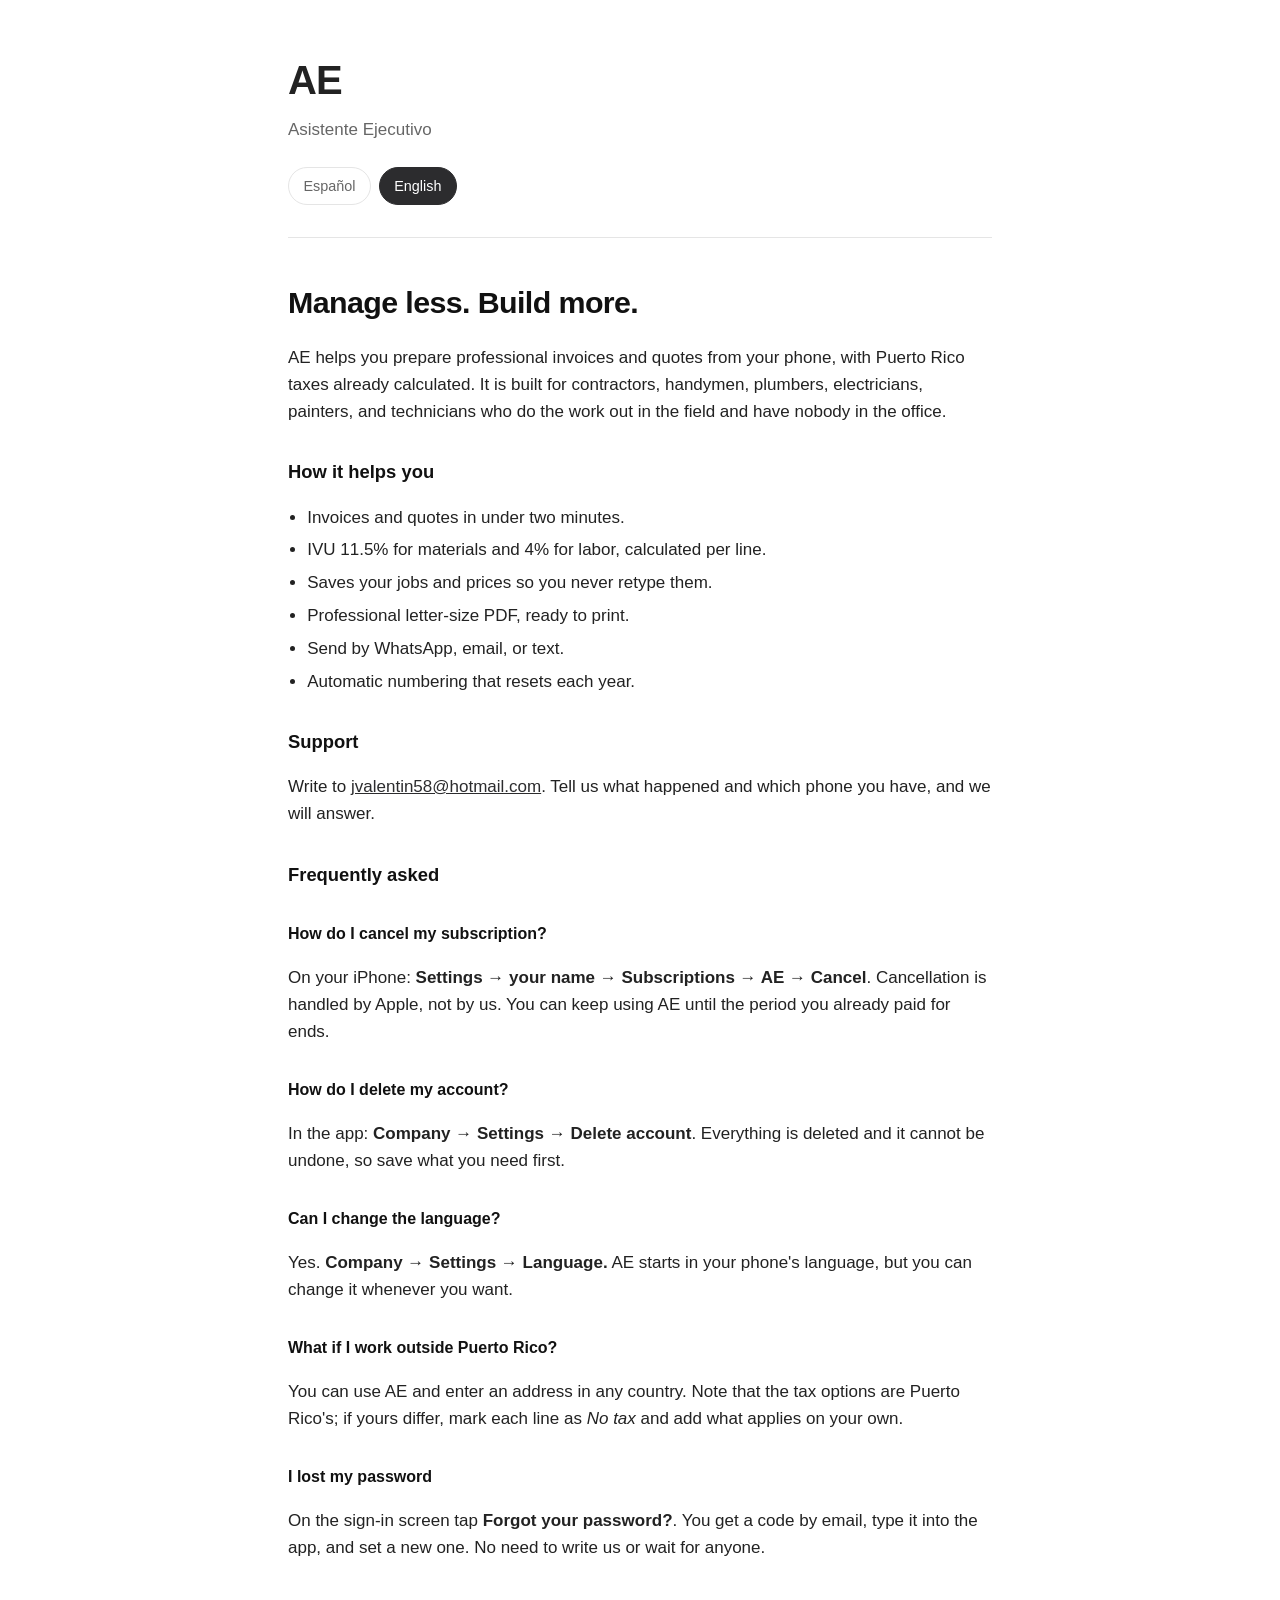
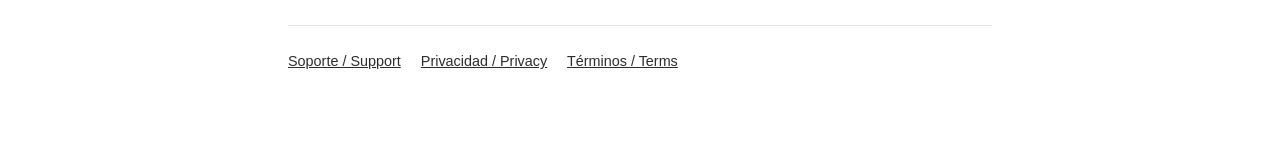
==== index.html @ ae16925b "Add files via upload" ====
<!doctype html>
<html lang="es">
  <head>
    <meta charset="utf-8" />
    <meta name="viewport" content="width=device-width, initial-scale=1" />
    <title>AE — Asistente Ejecutivo</title>
    <meta
      name="description"
      content="AE prepara facturas y cotizaciones profesionales desde el teléfono, con los impuestos de Puerto Rico."
    />
    <link rel="stylesheet" href="style.css" />
    <script src="lang.js"></script>
  </head>
  <body>
    <div class="wrap">
      <header class="top">
        <p class="logo">AE</p>
        <p class="tagline">Asistente Ejecutivo</p>
        <nav class="langs">
          <button data-set="es" type="button">Español</button>
          <button data-set="en" type="button">English</button>
        </nav>
      </header>

      <!-- ============================== ESPAÑOL ============================== -->
      <section data-lang="es">
        <h1>Administra menos. Construye más.</h1>
        <p>
          AE ayuda a preparar facturas y cotizaciones profesionales desde tu teléfono, con los
          impuestos de Puerto Rico ya calculados. Está hecha para contratistas, chiveros, plomeros,
          electricistas, pintores y técnicos que hacen el trabajo en la calle y no tienen a nadie en
          la oficina.
        </p>

        <h2>En qué te ayuda</h2>
        <ul>
          <li>Facturas y cotizaciones en menos de dos minutos.</li>
          <li>IVU 11.5% para material y 4% para labor, calculados por partida.</li>
          <li>Guarda tus trabajos y precios para no volver a escribirlos.</li>
          <li>PDF profesional en tamaño carta, listo para imprimir.</li>
          <li>Se manda por WhatsApp, correo o mensaje.</li>
          <li>Numeración automática que reinicia cada año.</li>
        </ul>

        <h2>Soporte</h2>
        <p>
          Escribe a <a href="mailto:jvalentin58@hotmail.com">jvalentin58@hotmail.com</a>. Cuéntanos
          qué pasó y con qué modelo de teléfono, y te contestamos.
        </p>

        <h2>Preguntas frecuentes</h2>

        <h2 style="font-size: 1rem">¿Cómo cancelo la suscripción?</h2>
        <p>
          Desde tu iPhone: <strong>Ajustes → tu nombre → Suscripciones → AE → Cancelar</strong>. La
          cancelación la maneja Apple, no nosotros. Puedes seguir usándola hasta que termine el
          periodo que ya pagaste.
        </p>

        <h2 style="font-size: 1rem">¿Cómo borro mi cuenta?</h2>
        <p>
          En la aplicación: <strong>Empresa → Configuración → Eliminar cuenta</strong>. Se borra
          todo y no se puede deshacer, así que guarda antes lo que necesites.
        </p>

        <h2 style="font-size: 1rem">¿Puedo cambiar el idioma?</h2>
        <p>
          Sí. <strong>Empresa → Configuración → Idioma.</strong> AE arranca en el idioma de tu
          teléfono, pero puedes cambiarlo cuando quieras.
        </p>

        <h2 style="font-size: 1rem">¿Y si trabajo fuera de Puerto Rico?</h2>
        <p>
          Puedes usar AE y poner tu dirección de cualquier país. Ten en cuenta que las opciones de
          impuesto son las de Puerto Rico; si los tuyos son distintos, marca cada partida como
          <em>Sin impuesto</em> y añade lo que corresponda por tu cuenta.
        </p>

        <h2 style="font-size: 1rem">¿Perdí mi contraseña?</h2>
        <p>
          En la pantalla de inicio de sesión toca <strong>¿Olvidaste tu contraseña?</strong>. Te
          llega un código a tu correo, lo escribes en la app y pones una nueva. No hace falta que
          nos escribas ni esperar a nadie.
        </p>
      </section>

      <!-- ============================== ENGLISH ============================== -->
      <section data-lang="en">
        <h1>Manage less. Build more.</h1>
        <p>
          AE helps you prepare professional invoices and quotes from your phone, with Puerto Rico
          taxes already calculated. It is built for contractors, handymen, plumbers, electricians,
          painters, and technicians who do the work out in the field and have nobody in the office.
        </p>

        <h2>How it helps you</h2>
        <ul>
          <li>Invoices and quotes in under two minutes.</li>
          <li>IVU 11.5% for materials and 4% for labor, calculated per line.</li>
          <li>Saves your jobs and prices so you never retype them.</li>
          <li>Professional letter-size PDF, ready to print.</li>
          <li>Send by WhatsApp, email, or text.</li>
          <li>Automatic numbering that resets each year.</li>
        </ul>

        <h2>Support</h2>
        <p>
          Write to <a href="mailto:jvalentin58@hotmail.com">jvalentin58@hotmail.com</a>. Tell us what
          happened and which phone you have, and we will answer.
        </p>

        <h2>Frequently asked</h2>

        <h2 style="font-size: 1rem">How do I cancel my subscription?</h2>
        <p>
          On your iPhone: <strong>Settings → your name → Subscriptions → AE → Cancel</strong>.
          Cancellation is handled by Apple, not by us. You can keep using AE until the period you
          already paid for ends.
        </p>

        <h2 style="font-size: 1rem">How do I delete my account?</h2>
        <p>
          In the app: <strong>Company → Settings → Delete account</strong>. Everything is deleted and
          it cannot be undone, so save what you need first.
        </p>

        <h2 style="font-size: 1rem">Can I change the language?</h2>
        <p>
          Yes. <strong>Company → Settings → Language.</strong> AE starts in your phone's language,
          but you can change it whenever you want.
        </p>

        <h2 style="font-size: 1rem">What if I work outside Puerto Rico?</h2>
        <p>
          You can use AE and enter an address in any country. Note that the tax options are Puerto
          Rico's; if yours differ, mark each line as <em>No tax</em> and add what applies on your
          own.
        </p>

        <h2 style="font-size: 1rem">I lost my password</h2>
        <p>
          On the sign-in screen tap <strong>Forgot your password?</strong>. You get a code by email,
          type it into the app, and set a new one. No need to write us or wait for anyone.
        </p>
      </section>

      <footer>
        <a href="index.html">Soporte / Support</a>
        <a href="privacy.html">Privacidad / Privacy</a>
        <a href="terms.html">Términos / Terms</a>
      </footer>
    </div>
  </body>
</html>
---- style.css ----
/* Mismo sistema visual que la app: fondo blanco, texto negro, poca tinta. */
:root {
  --ink: #111111;
  --soft: #666666;
  --line: #e5e5e5;
  --accent: #2c2c2e;
}

* {
  box-sizing: border-box;
}

body {
  margin: 0;
  padding: 0 1.5rem 5rem;
  background: #fff;
  color: var(--ink);
  font-family: -apple-system, BlinkMacSystemFont, 'Segoe UI', Roboto, sans-serif;
  font-size: 17px;
  line-height: 1.6;
  -webkit-font-smoothing: antialiased;
}

.wrap {
  max-width: 44rem;
  margin: 0 auto;
}

header.top {
  padding: 3rem 0 2rem;
  border-bottom: 1px solid var(--line);
  margin-bottom: 2rem;
}

.logo {
  font-size: 2.5rem;
  font-weight: 800;
  letter-spacing: -0.02em;
  margin: 0;
}

.tagline {
  color: var(--soft);
  margin: 0.25rem 0 0;
}

h1 {
  font-size: 1.9rem;
  letter-spacing: -0.02em;
  margin: 2.5rem 0 0.5rem;
}

h2 {
  font-size: 1.15rem;
  margin: 2rem 0 0.5rem;
}

p,
li {
  color: #222;
}

.muted {
  color: var(--soft);
  font-size: 0.95rem;
}

a {
  color: var(--accent);
}

ul {
  padding-left: 1.2rem;
}

li {
  margin: 0.35rem 0;
}

.box {
  border: 1px solid var(--line);
  border-radius: 1rem;
  padding: 1rem 1.25rem;
  margin: 1.5rem 0;
}

nav.langs {
  display: flex;
  gap: 0.5rem;
  margin: 1.5rem 0 0;
}

nav.langs button {
  font: inherit;
  font-size: 0.9rem;
  padding: 0.4rem 0.9rem;
  border: 1px solid var(--line);
  border-radius: 999px;
  background: #fff;
  color: var(--soft);
  cursor: pointer;
}

nav.langs button[aria-pressed='true'] {
  background: var(--accent);
  border-color: var(--accent);
  color: #fff;
}

[data-lang] {
  display: none;
}

[data-lang].on {
  display: block;
}

footer {
  margin-top: 4rem;
  padding-top: 1.5rem;
  border-top: 1px solid var(--line);
  color: var(--soft);
  font-size: 0.9rem;
}

footer a {
  margin-right: 1rem;
}
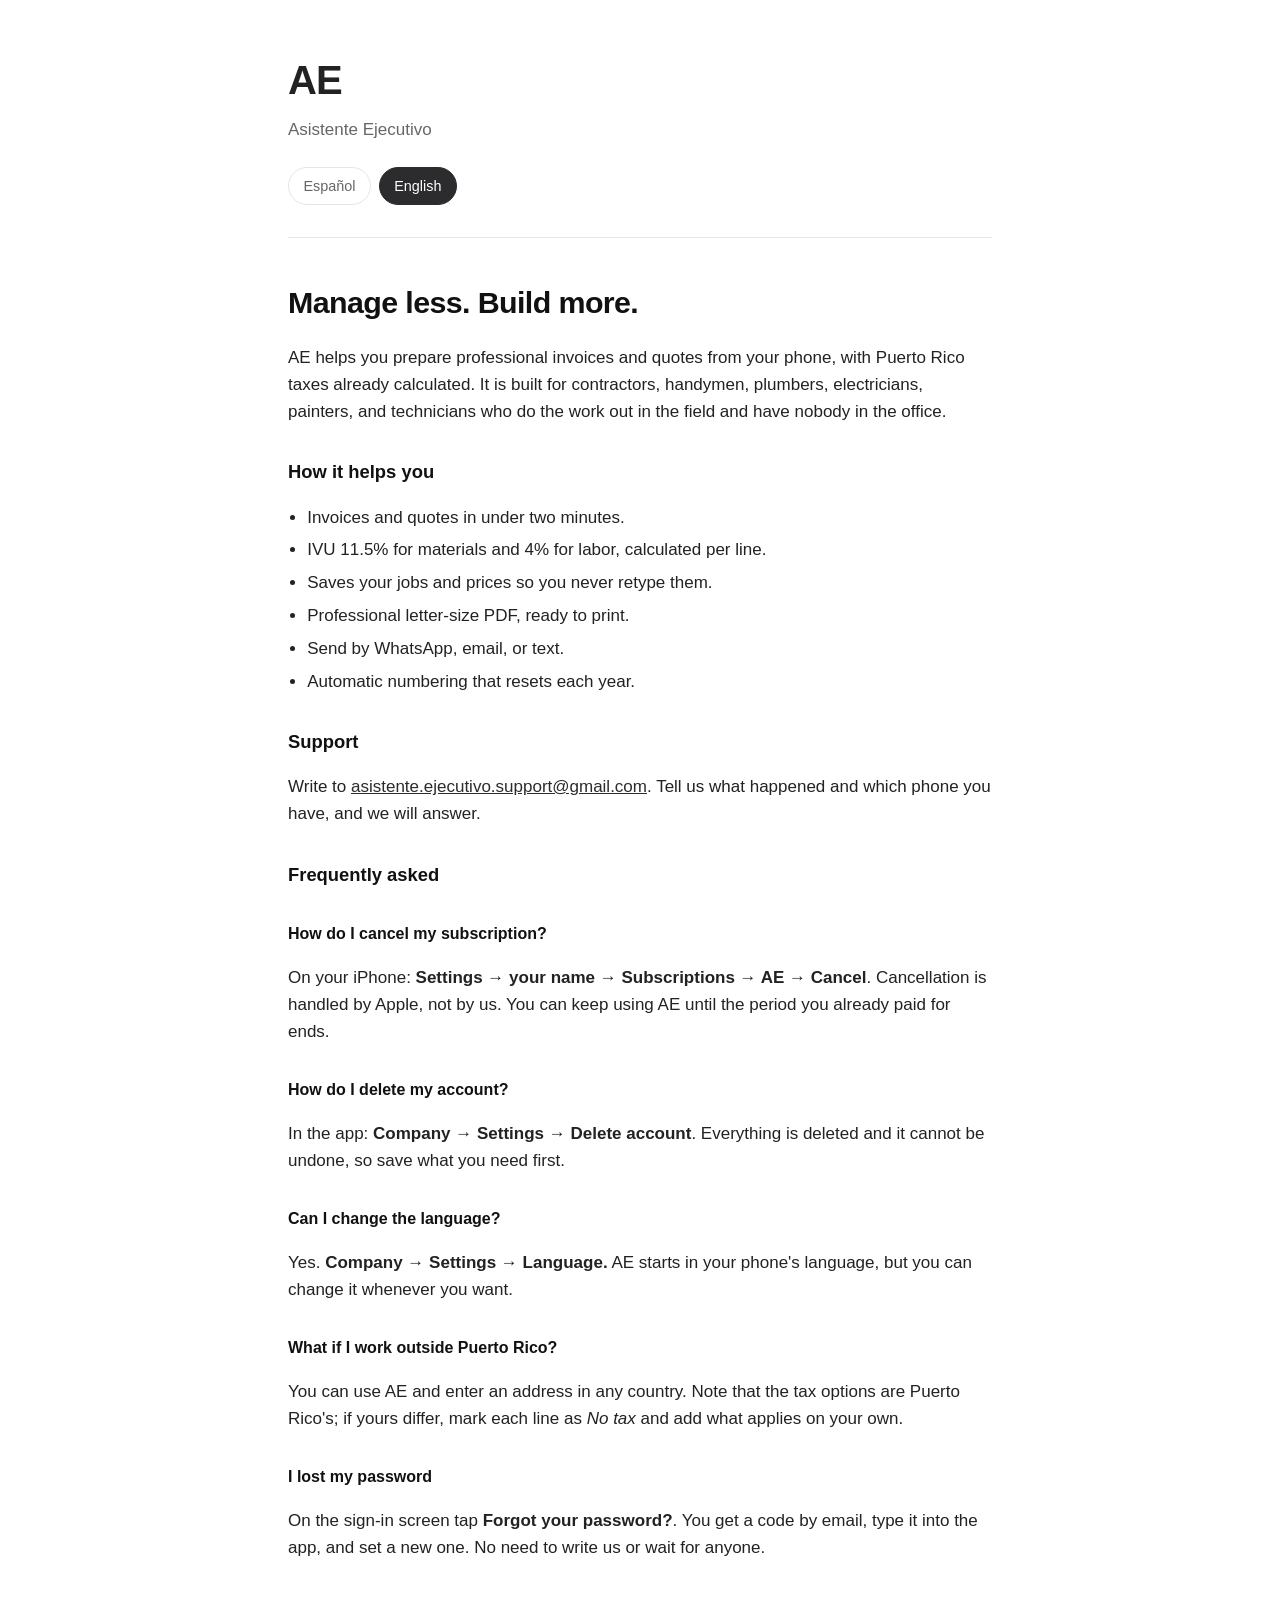
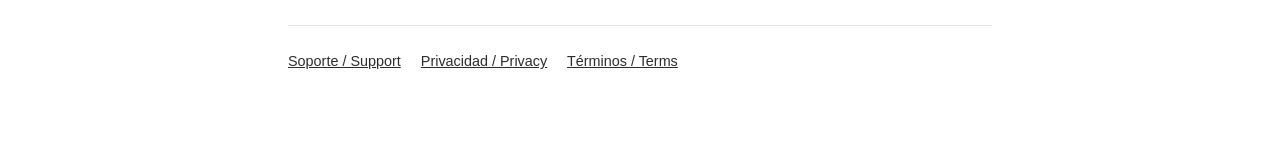
==== commit 0c6048d0: "Add files via upload correo nuevo de soporte" ====
--- a/index.html
+++ b/index.html
@@ -44,7 +44,7 @@
 
         <h2>Soporte</h2>
         <p>
-          Escribe a <a href="mailto:jvalentin58@hotmail.com">jvalentin58@hotmail.com</a>. Cuéntanos
+          Escribe a <a href="mailto:asistente.ejecutivo.support@gmail.com">asistente.ejecutivo.support@gmail.com</a>. Cuéntanos
           qué pasó y con qué modelo de teléfono, y te contestamos.
         </p>
 
@@ -105,7 +105,7 @@
 
         <h2>Support</h2>
         <p>
-          Write to <a href="mailto:jvalentin58@hotmail.com">jvalentin58@hotmail.com</a>. Tell us what
+          Write to <a href="mailto:asistente.ejecutivo.support@gmail.com">asistente.ejecutivo.support@gmail.com</a>. Tell us what
           happened and which phone you have, and we will answer.
         </p>
 
